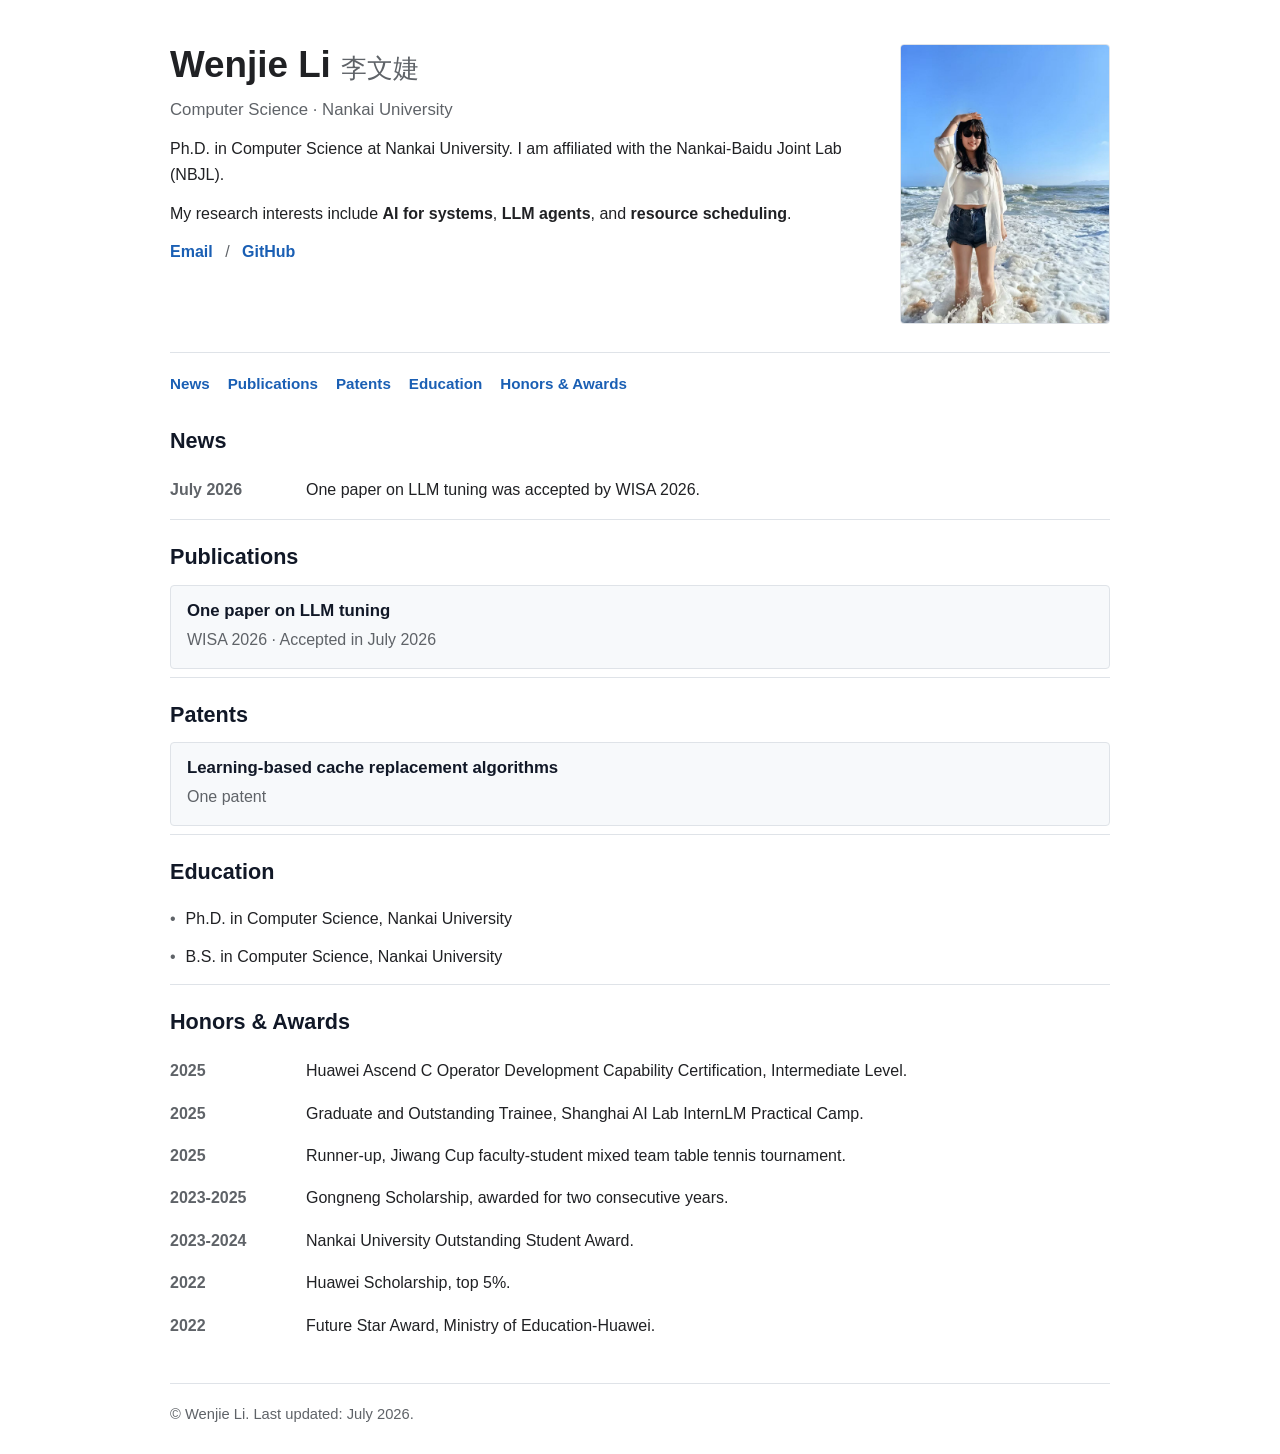
==== index.html @ 93728497 "Create personal homepage" ====
<!doctype html>
<html lang="en">
  <head>
    <meta charset="utf-8">
    <meta name="viewport" content="width=device-width, initial-scale=1">
    <meta name="description" content="Wenjie Li, Computer Science at Nankai University. Research interests include AI for systems, LLM agents, and resource scheduling.">
    <title>Wenjie Li</title>
    <link rel="stylesheet" href="styles.css">
  </head>
  <body>
    <main class="page">
      <section class="profile" aria-labelledby="name">
        <div class="profile-text">
          <h1 id="name">Wenjie Li <span>李文婕</span></h1>
          <p class="role">Computer Science · Nankai University</p>
          <p>
            Ph.D. in Computer Science at Nankai University. I am affiliated with the
            Nankai-Baidu Joint Lab (NBJL).
          </p>
          <p>
            My research interests include <strong>AI for systems</strong>,
            <strong>LLM agents</strong>, and <strong>resource scheduling</strong>.
          </p>
          <p class="links">
            <a href="mailto:liwj@nbjl.nankai.edu.cn">Email</a>
            <span>/</span>
            <a href="https://github.com/AmorFatiliwenjie" target="_blank" rel="noreferrer">GitHub</a>
          </p>
        </div>
        <img class="profile-photo" src="assets/profile.jpg" alt="Wenjie Li">
      </section>

      <nav class="section-nav" aria-label="Section navigation">
        <a href="#news">News</a>
        <a href="#publications">Publications</a>
        <a href="#patents">Patents</a>
        <a href="#education">Education</a>
        <a href="#honors">Honors & Awards</a>
      </nav>

      <section id="news" class="section">
        <h2>News</h2>
        <ul class="dated-list">
          <li>
            <time>July 2026</time>
            <span>One paper on LLM tuning was accepted by WISA 2026.</span>
          </li>
        </ul>
      </section>

      <section id="publications" class="section">
        <h2>Publications</h2>
        <article class="entry">
          <h3>One paper on LLM tuning</h3>
          <p class="meta">WISA 2026 · Accepted in July 2026</p>
        </article>
      </section>

      <section id="patents" class="section">
        <h2>Patents</h2>
        <article class="entry">
          <h3>Learning-based cache replacement algorithms</h3>
          <p class="meta">One patent</p>
        </article>
      </section>

      <section id="education" class="section">
        <h2>Education</h2>
        <ul class="plain-list">
          <li>Ph.D. in Computer Science, Nankai University</li>
          <li>B.S. in Computer Science, Nankai University</li>
        </ul>
      </section>

      <section id="honors" class="section">
        <h2>Honors & Awards</h2>
        <ul class="dated-list">
          <li>
            <time>2025</time>
            <span>Huawei Ascend C Operator Development Capability Certification, Intermediate Level.</span>
          </li>
          <li>
            <time>2025</time>
            <span>Graduate and Outstanding Trainee, Shanghai AI Lab InternLM Practical Camp.</span>
          </li>
          <li>
            <time>2025</time>
            <span>Runner-up, Jiwang Cup faculty-student mixed team table tennis tournament.</span>
          </li>
          <li>
            <time>2023-2025</time>
            <span>Gongneng Scholarship, awarded for two consecutive years.</span>
          </li>
          <li>
            <time>2023-2024</time>
            <span>Nankai University Outstanding Student Award.</span>
          </li>
          <li>
            <time>2022</time>
            <span>Huawei Scholarship, top 5%.</span>
          </li>
          <li>
            <time>2022</time>
            <span>Future Star Award, Ministry of Education-Huawei.</span>
          </li>
        </ul>
      </section>

      <footer class="footer">
        <p>© Wenjie Li. Last updated: July 2026.</p>
      </footer>
    </main>
  </body>
</html>
---- styles.css ----
:root {
  --text: #202124;
  --muted: #5f6368;
  --link: #1a5fb4;
  --rule: #dfe3e8;
  --soft: #f7f9fb;
}

* {
  box-sizing: border-box;
}

html {
  scroll-behavior: smooth;
}

body {
  margin: 0;
  color: var(--text);
  background: #ffffff;
  font-family: -apple-system, BlinkMacSystemFont, "Segoe UI", Roboto, Helvetica, Arial, sans-serif;
  font-size: 16px;
  line-height: 1.65;
  overflow-x: hidden;
}

a {
  color: var(--link);
  text-decoration: none;
}

a:hover,
a:focus-visible {
  text-decoration: underline;
}

.page {
  width: calc(100% - 36px);
  max-width: 940px;
  margin: 0 auto;
  padding: 44px 0 28px;
}

.profile {
  display: grid;
  grid-template-columns: minmax(0, 1fr) 210px;
  gap: 36px;
  align-items: start;
  padding-bottom: 28px;
  border-bottom: 1px solid var(--rule);
}

.profile-text {
  min-width: 0;
}

h1 {
  margin: 0 0 10px;
  font-size: 2.3rem;
  line-height: 1.15;
  letter-spacing: 0;
}

h1 span {
  color: var(--muted);
  font-size: 1.65rem;
  font-weight: 500;
}

.role {
  margin: 0 0 18px;
  color: var(--muted);
  font-size: 1.05rem;
}

.profile p {
  max-width: 680px;
  margin: 0 0 12px;
  overflow-wrap: break-word;
}

.links {
  margin-top: 18px;
  font-weight: 600;
}

.links span {
  margin: 0 8px;
  color: var(--muted);
  font-weight: 400;
}

.profile-photo {
  width: 210px;
  aspect-ratio: 3 / 4;
  object-fit: cover;
  object-position: 45% 42%;
  border-radius: 4px;
  border: 1px solid var(--rule);
}

.section-nav {
  display: flex;
  flex-wrap: wrap;
  gap: 8px 18px;
  padding: 18px 0 8px;
  color: var(--muted);
  font-size: 0.95rem;
  font-weight: 600;
}

.section {
  padding: 24px 0 8px;
}

.section + .section {
  border-top: 1px solid var(--rule);
}

h2 {
  margin: 0 0 14px;
  color: #111827;
  font-size: 1.35rem;
  line-height: 1.25;
  letter-spacing: 0;
}

h3 {
  margin: 0 0 4px;
  color: #111827;
  font-size: 1.05rem;
  line-height: 1.35;
}

.entry {
  padding: 14px 16px;
  background: var(--soft);
  border: 1px solid var(--rule);
  border-radius: 4px;
}

.entry + .entry {
  margin-top: 12px;
}

.meta {
  margin: 0;
  color: var(--muted);
}

.dated-list,
.plain-list {
  margin: 0;
  padding: 0;
  list-style: none;
}

.dated-list li {
  display: grid;
  grid-template-columns: 118px minmax(0, 1fr);
  gap: 18px;
  padding: 8px 0;
}

.dated-list span {
  min-width: 0;
  overflow-wrap: break-word;
}

.dated-list time {
  color: var(--muted);
  font-weight: 600;
}

.plain-list li {
  padding: 6px 0;
}

.plain-list li::before {
  content: "•";
  margin-right: 10px;
  color: var(--muted);
}

.footer {
  margin-top: 28px;
  padding-top: 18px;
  color: var(--muted);
  border-top: 1px solid var(--rule);
  font-size: 0.92rem;
}

.footer p {
  margin: 0;
}

@media (max-width: 680px) {
  .page {
    width: calc(100% - 28px);
    max-width: 940px;
    padding-top: 28px;
  }

  .profile {
    grid-template-columns: 1fr;
    gap: 20px;
  }

  .profile-photo {
    grid-row: 1;
    width: 160px;
  }

  h1 {
    font-size: 2rem;
  }

  h1 span {
    display: block;
    margin-top: 4px;
    font-size: 1.25rem;
  }

  .dated-list li {
    grid-template-columns: 1fr;
    gap: 0;
    padding: 10px 0;
  }
}

@media (max-width: 560px) {
  .page {
    width: 340px;
    max-width: 340px;
  }
}
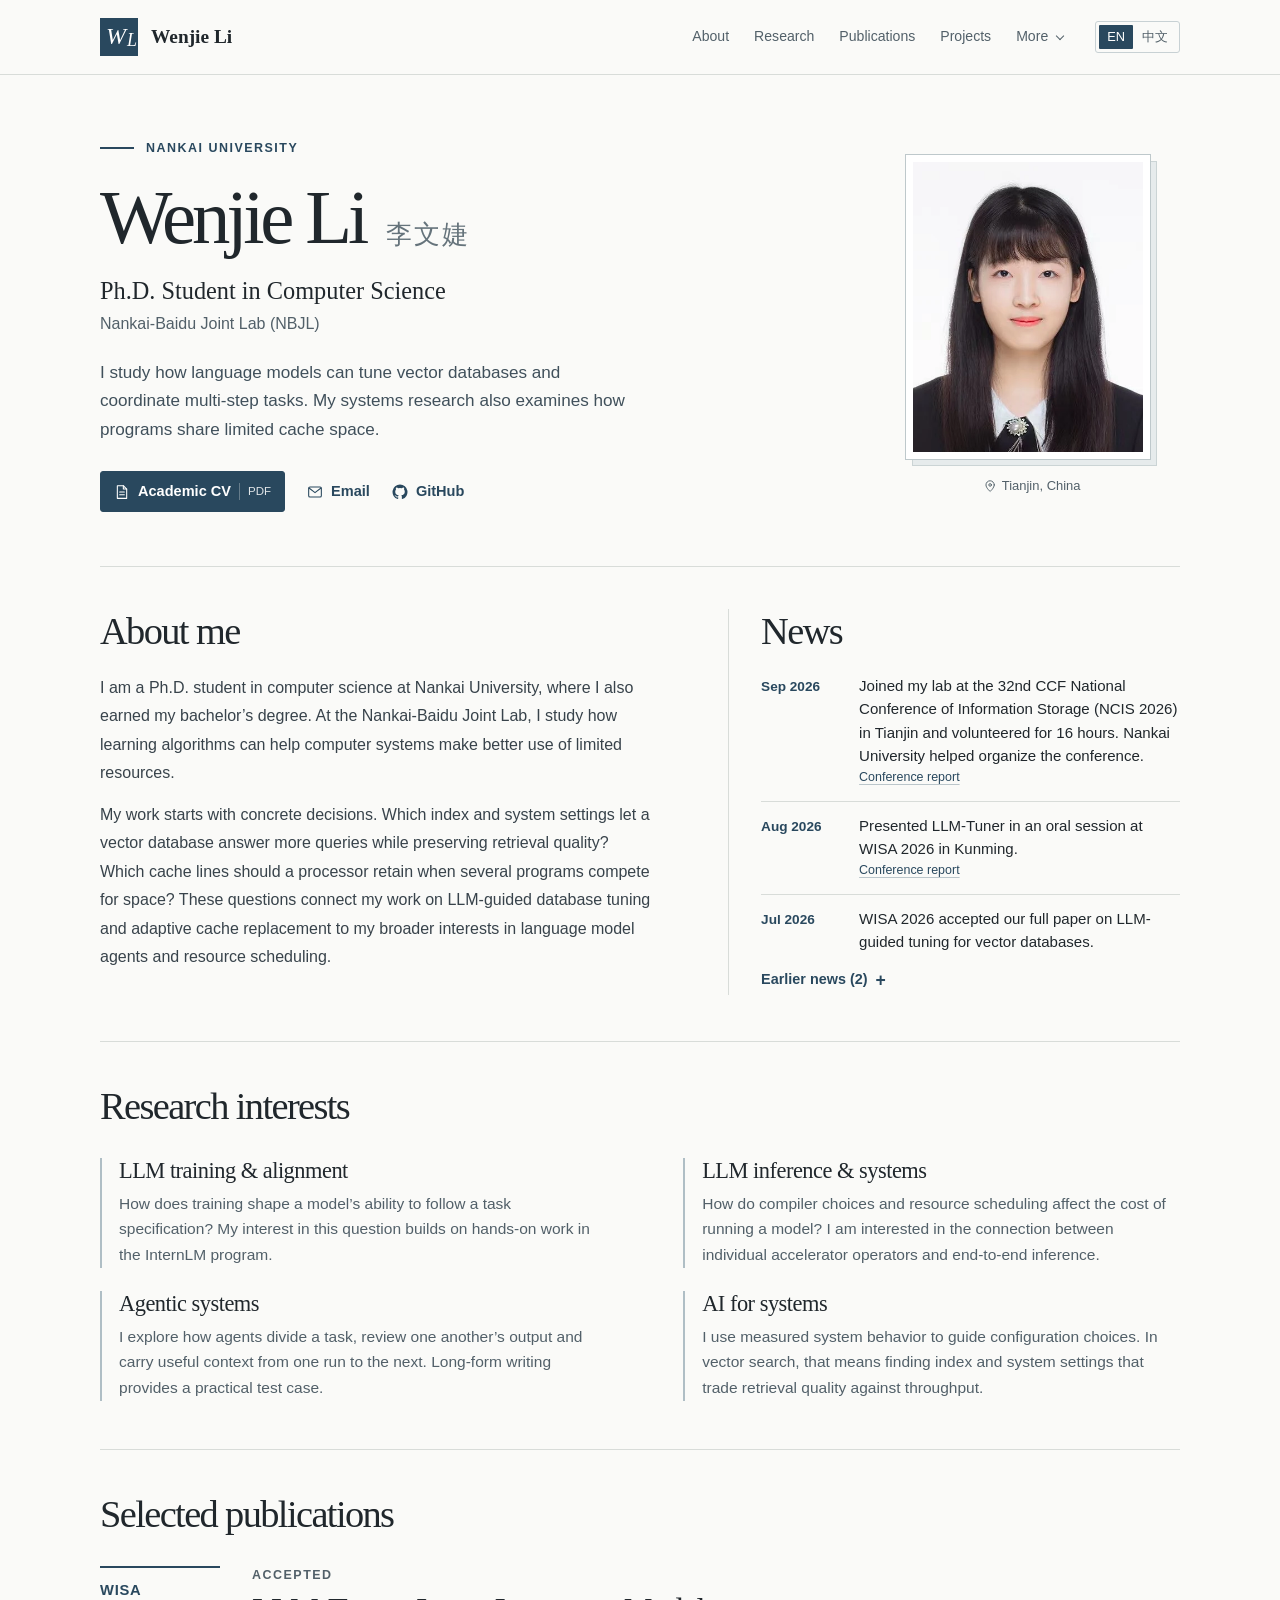
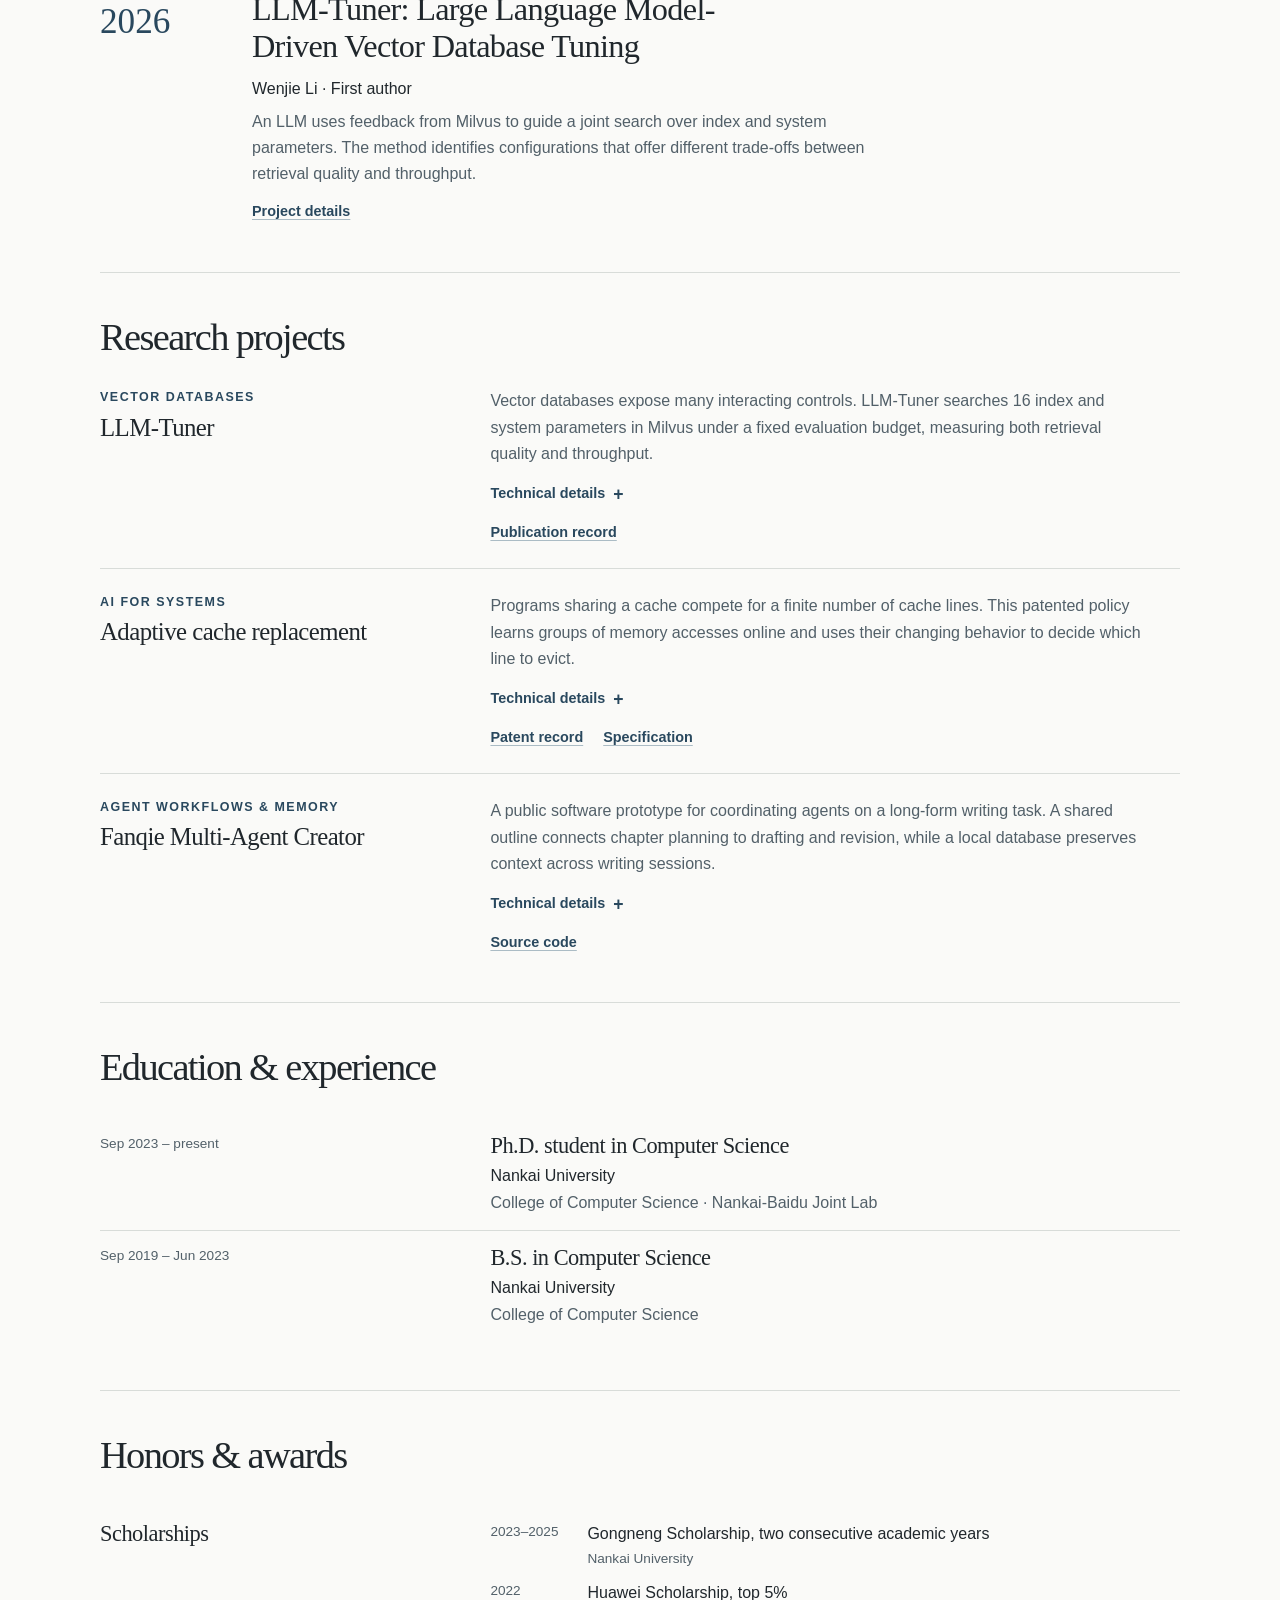
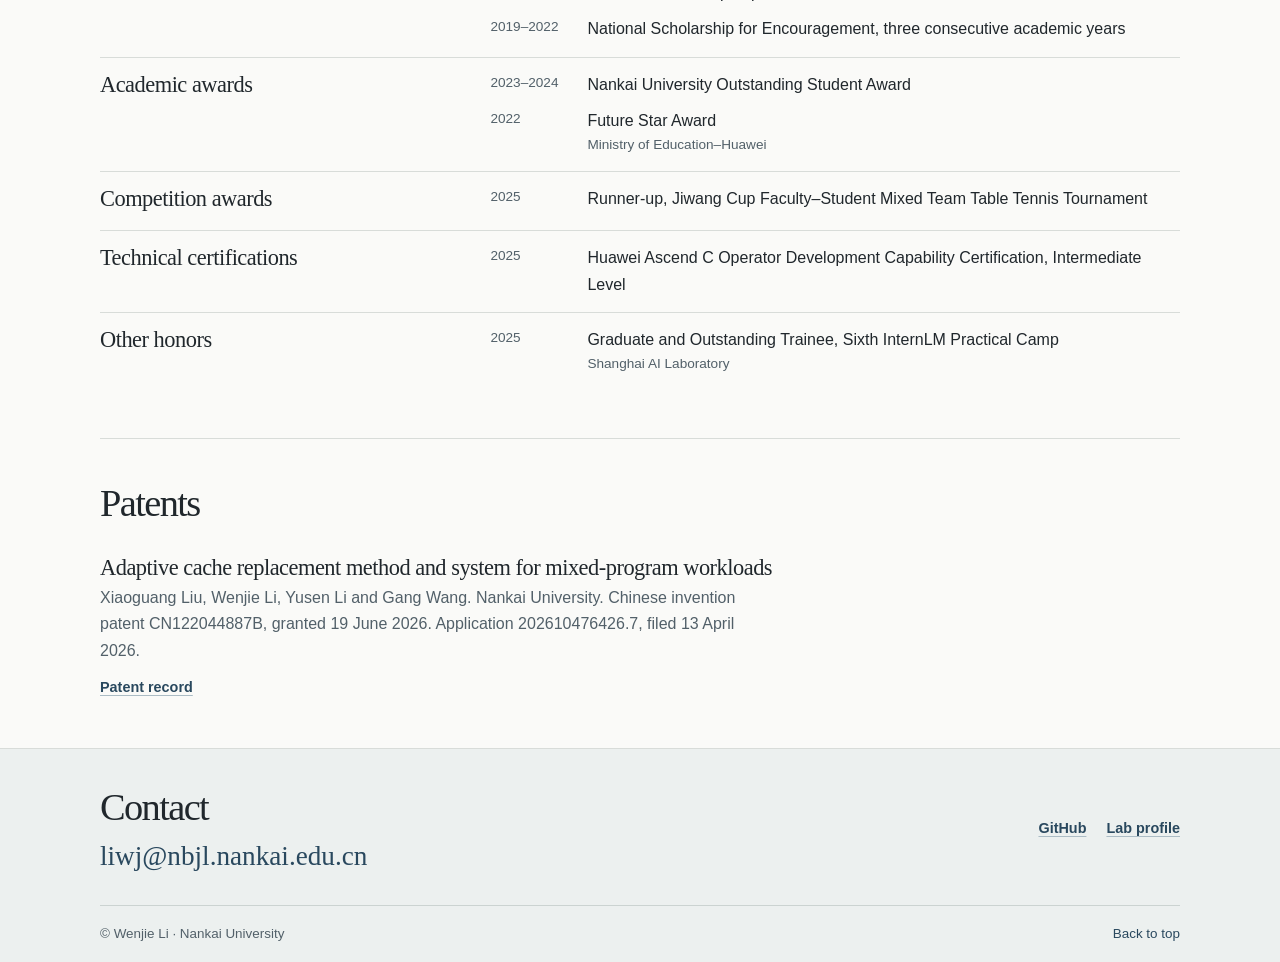
==== commit 6bef9510: "Redesign bilingual academic homepage and publish research profile" ====
--- a/index.html
+++ b/index.html
@@ -1,114 +1,41 @@
 <!doctype html>
 <html lang="en">
-  <head>
-    <meta charset="utf-8">
-    <meta name="viewport" content="width=device-width, initial-scale=1">
-    <meta name="description" content="Wenjie Li, Computer Science at Nankai University. Research interests include AI for systems, LLM agents, and resource scheduling.">
-    <title>Wenjie Li</title>
-    <link rel="stylesheet" href="styles.css">
-  </head>
-  <body>
-    <main class="page">
-      <section class="profile" aria-labelledby="name">
-        <div class="profile-text">
-          <h1 id="name">Wenjie Li <span>李文婕</span></h1>
-          <p class="role">Computer Science · Nankai University</p>
-          <p>
-            Ph.D. in Computer Science at Nankai University. I am affiliated with the
-            Nankai-Baidu Joint Lab (NBJL).
-          </p>
-          <p>
-            My research interests include <strong>AI for systems</strong>,
-            <strong>LLM agents</strong>, and <strong>resource scheduling</strong>.
-          </p>
-          <p class="links">
-            <a href="mailto:liwj@nbjl.nankai.edu.cn">Email</a>
-            <span>/</span>
-            <a href="https://github.com/AmorFatiliwenjie" target="_blank" rel="noreferrer">GitHub</a>
-          </p>
-        </div>
-        <img class="profile-photo" src="assets/profile.jpg" alt="Wenjie Li">
-      </section>
-
-      <nav class="section-nav" aria-label="Section navigation">
-        <a href="#news">News</a>
-        <a href="#publications">Publications</a>
-        <a href="#patents">Patents</a>
-        <a href="#education">Education</a>
-        <a href="#honors">Honors & Awards</a>
-      </nav>
-
-      <section id="news" class="section">
-        <h2>News</h2>
-        <ul class="dated-list">
-          <li>
-            <time>July 2026</time>
-            <span>One paper on LLM tuning was accepted by WISA 2026.</span>
-          </li>
-        </ul>
-      </section>
-
-      <section id="publications" class="section">
-        <h2>Publications</h2>
-        <article class="entry">
-          <h3>One paper on LLM tuning</h3>
-          <p class="meta">WISA 2026 · Accepted in July 2026</p>
-        </article>
-      </section>
-
-      <section id="patents" class="section">
-        <h2>Patents</h2>
-        <article class="entry">
-          <h3>Learning-based cache replacement algorithms</h3>
-          <p class="meta">One patent</p>
-        </article>
-      </section>
-
-      <section id="education" class="section">
-        <h2>Education</h2>
-        <ul class="plain-list">
-          <li>Ph.D. in Computer Science, Nankai University</li>
-          <li>B.S. in Computer Science, Nankai University</li>
-        </ul>
-      </section>
-
-      <section id="honors" class="section">
-        <h2>Honors & Awards</h2>
-        <ul class="dated-list">
-          <li>
-            <time>2025</time>
-            <span>Huawei Ascend C Operator Development Capability Certification, Intermediate Level.</span>
-          </li>
-          <li>
-            <time>2025</time>
-            <span>Graduate and Outstanding Trainee, Shanghai AI Lab InternLM Practical Camp.</span>
-          </li>
-          <li>
-            <time>2025</time>
-            <span>Runner-up, Jiwang Cup faculty-student mixed team table tennis tournament.</span>
-          </li>
-          <li>
-            <time>2023-2025</time>
-            <span>Gongneng Scholarship, awarded for two consecutive years.</span>
-          </li>
-          <li>
-            <time>2023-2024</time>
-            <span>Nankai University Outstanding Student Award.</span>
-          </li>
-          <li>
-            <time>2022</time>
-            <span>Huawei Scholarship, top 5%.</span>
-          </li>
-          <li>
-            <time>2022</time>
-            <span>Future Star Award, Ministry of Education-Huawei.</span>
-          </li>
-        </ul>
-      </section>
-
-      <footer class="footer">
-        <p>© Wenjie Li. Last updated: July 2026.</p>
-      </footer>
-    </main>
-  </body>
+<head>
+  <meta charset="utf-8">
+  <meta name="viewport" content="width=device-width,initial-scale=1">
+  <title>Wenjie Li | AI & Systems Research at Nankai University</title>
+  <meta name="description" content="Academic homepage of Wenjie Li, a Ph.D. student at Nankai University. Research on LLM-guided database tuning, agentic systems and adaptive caching.">
+  <meta name="author" content="Wenjie Li">
+  <meta name="theme-color" content="#fafaf8">
+  <meta property="og:type" content="profile">
+  <meta property="og:title" content="Wenjie Li | AI & Systems Research at Nankai University">
+  <meta property="og:description" content="Academic homepage of Wenjie Li, a Ph.D. student at Nankai University. Research on LLM-guided database tuning, agentic systems and adaptive caching.">
+  <meta property="og:locale" content="en_US">
+  <meta property="og:url" content="https://amorfatiliwenjie.github.io/">
+  <meta property="og:image" content="https://amorfatiliwenjie.github.io/assets/portrait-413.webp">
+  <meta property="og:image:alt" content="Wenjie Li">
+  <link rel="canonical" href="https://amorfatiliwenjie.github.io/">
+  <link rel="alternate" hreflang="en" href="https://amorfatiliwenjie.github.io/">
+  <link rel="alternate" hreflang="zh-CN" href="https://amorfatiliwenjie.github.io/zh.html">
+  <link rel="alternate" hreflang="x-default" href="https://amorfatiliwenjie.github.io/">
+  <link rel="icon" href="assets/favicon.svg" type="image/svg+xml">
+  <link rel="stylesheet" href="styles.css">
+  <script defer src="data/interface.js"></script>
+  <script defer src="data/research.js"></script>
+  <script defer src="data/profile.js"></script>
+  <script defer src="app.js"></script>
+</head>
+<body>
+  <div id="site-header"><a class="skip" href="#main">Skip to content</a><header class="masthead"><div class="wrap head-inner"><a class="brand" href="#profile" aria-label="Wenjie Li, homepage"><span class="monogram" aria-hidden="true">W<span>L</span></span><span>Wenjie Li</span></a><nav aria-label="Main navigation"><div class="major-links"><a href="#about">About</a><a href="#research">Research</a><a href="#publications">Publications</a><a href="#projects">Projects</a></div><details class="menu"><summary><span class="menu-desktop">More</span><span class="menu-mobile">Menu</span><i class="chevron"></i></summary><div class="menu-pop"><div class="menu-mobile-links"><a href="#about">About</a><a href="#research">Research</a><a href="#publications">Publications</a><a href="#projects">Projects</a></div><a href="#news">News</a><a href="#education">Education & experience</a><a href="#honors">Honors & awards</a><a href="#patents">Patents</a><a href="#contact">Contact</a></div></details></nav><div class="languages" role="group" aria-label="Page language"><a lang="en" hreflang="en" href="index.html?lang=en" data-lang="en" aria-current="true">EN</a><a lang="zh-CN" hreflang="zh-CN" href="zh.html?lang=zh" data-lang="zh" >中文</a></div></div></header></div>
+  <main id="main" class="wrap" tabindex="-1"><section id="profile" class="hero" aria-labelledby="name"><div class="identity"><p class="eyebrow"><span class="accent-rule"></span>Nankai University</p><h1 id="name"><span>Wenjie Li</span><span lang="zh-CN" class="other-name">李文婕</span></h1><p class="role">Ph.D. Student in Computer Science</p><p class="affiliation"><a href="https://nbjl.nankai.edu.cn/2019/0513/c13371a553060/page.htm">Nankai-Baidu Joint Lab</a> <span>(NBJL)</span></p><p class="introduction">I study how language models can tune vector databases and coordinate multi-step tasks. My systems research also examines how programs share limited cache space.</p><div class="hero-links"><a class="cv" href="assets/wenjie-li-cv.pdf" download aria-label="Download academic CV (PDF, English)"><svg class="icon" aria-hidden="true" viewBox="0 0 24 24" fill="none" stroke="currentColor" stroke-width="1.6" stroke-linecap="round" stroke-linejoin="round"><path d="M5 2.5h9l5 5v14H5z"/><path d="M14 2.5v5h5M8.5 12h7M8.5 16h7"/></svg>Academic CV<small>PDF</small></a><a href="mailto:liwj@nbjl.nankai.edu.cn"><svg class="icon" aria-hidden="true" viewBox="0 0 24 24" fill="none" stroke="currentColor" stroke-width="1.6" stroke-linecap="round" stroke-linejoin="round"><rect x="2.5" y="4.5" width="19" height="15" rx="2"/><path d="m3 6 9 7 9-7"/></svg>Email</a><a href="https://github.com/AmorFatiliwenjie"><svg class="icon" aria-hidden="true" viewBox="0 0 24 24" fill="none" stroke="currentColor" stroke-width="1.6" stroke-linecap="round" stroke-linejoin="round"><path fill="currentColor" stroke="none" d="M12 .8a11.2 11.2 0 0 0-3.54 21.83c.56.1.77-.24.77-.54v-2.1c-3.13.68-3.79-1.33-3.79-1.33-.51-1.29-1.25-1.64-1.25-1.64-1.02-.7.08-.68.08-.68 1.13.08 1.72 1.16 1.72 1.16 1 1.72 2.63 1.22 3.27.93.1-.73.4-1.22.72-1.5-2.5-.29-5.13-1.25-5.13-5.56 0-1.23.44-2.23 1.16-3.01-.12-.29-.5-1.43.11-2.98 0 0 .95-.31 3.08 1.15a10.7 10.7 0 0 1 5.6 0c2.14-1.45 3.08-1.15 3.08-1.15.62 1.54.24 2.68.12 2.98.72.78 1.15 1.78 1.15 3.01 0 4.32-2.63 5.27-5.14 5.55.41.35.77 1.03.77 2.08v3.09c0 .3.2.66.77.54A11.2 11.2 0 0 0 12 .8Z"/></svg>GitHub</a></div></div><figure class="portrait"><div class="photo-mat"><img src="assets/portrait-413.webp" srcset="assets/portrait-220.webp 220w, assets/portrait-413.webp 413w" sizes="(max-width: 620px) 118px, (max-width: 820px) 180px, 245px" alt="Portrait of Wenjie Li" width="413" height="521" fetchpriority="high"></div><figcaption><svg class="icon" aria-hidden="true" viewBox="0 0 24 24" fill="none" stroke="currentColor" stroke-width="1.6" stroke-linecap="round" stroke-linejoin="round"><path d="M19 10c0 5-7 11-7 11S5 15 5 10a7 7 0 1 1 14 0Z"/><circle cx="12" cy="10" r="2.2"/></svg>Tianjin, China</figcaption></figure></section><div class="opening">
+    <section id="about" aria-labelledby="about-heading"><h2 id="about-heading">About me</h2>
+      <p>I am a Ph.D. student in computer science at Nankai University, where I also earned my bachelor’s degree. At the Nankai-Baidu Joint Lab, I study how learning algorithms can help computer systems make better use of limited resources.</p><p>My work starts with concrete decisions. Which index and system settings let a vector database answer more queries while preserving retrieval quality? Which cache lines should a processor retain when several programs compete for space? These questions connect my work on LLM-guided database tuning and adaptive cache replacement to my broader interests in language model agents and resource scheduling.</p>
+    </section>
+    <section id="news" aria-labelledby="news-heading"><h2 id="news-heading">News</h2>
+      <ol class="news-list"><li><time datetime="2026-09">Sep 2026</time><p>Joined my lab at the 32nd CCF National Conference of Information Storage (NCIS 2026) in Tianjin and volunteered for 16 hours. Nankai University helped organize the conference.</p><a class="news-source" href="https://www.tjut.edu.cn/info/1029/12800.htm">Conference report</a></li><li><time datetime="2026-08">Aug 2026</time><p>Presented LLM-Tuner in an oral session at WISA 2026 in Kunming.</p><a class="news-source" href="https://www.kmust.edu.cn/info/1011/57379.htm">Conference report</a></li><li><time datetime="2026-07">Jul 2026</time><p>WISA 2026 accepted our full paper on LLM-guided tuning for vector databases.</p></li></ol>
+      <details id="earlier-news" class="technical news-archive"><summary>Earlier news (2)<span aria-hidden="true"></span></summary><ol class="news-list"><li><time datetime="2026-06">Jun 2026</time><p>Our Chinese invention patent on adaptive cache replacement for mixed workloads was granted.</p><a class="news-source" href="https://patents.google.com/patent/CN122044887B/zh">Patent record</a></li><li><time datetime="2025-10">Oct 2025</time><p>Completed the sixth InternLM Practical Camp and received its Outstanding Trainee distinction.</p></li></ol></details>
+    </section>
+  </div><section class="chapter" id="research" aria-labelledby="research-heading"><h2 id="research-heading">Research interests</h2><div class="interest-grid"><article><h3>LLM training &amp; alignment</h3><p>How does training shape a model’s ability to follow a task specification? My interest in this question builds on hands-on work in the InternLM program.</p></article><article><h3>LLM inference &amp; systems</h3><p>How do compiler choices and resource scheduling affect the cost of running a model? I am interested in the connection between individual accelerator operators and end-to-end inference.</p></article><article><h3>Agentic systems</h3><p>I explore how agents divide a task, review one another’s output and carry useful context from one run to the next. Long-form writing provides a practical test case.</p></article><article><h3>AI for systems</h3><p>I use measured system behavior to guide configuration choices. In vector search, that means finding index and system settings that trade retrieval quality against throughput.</p></article></div></section><section class="chapter" id="publications" aria-labelledby="publications-heading"><h2 id="publications-heading">Selected publications</h2><article id="llm-tuner" class="publication"><div class="venue"><span>WISA</span><b>2026</b></div><div><p class="metadata">Accepted</p><h3 lang="en">LLM-Tuner: Large Language Model-Driven Vector Database Tuning</h3><p class="authors">Wenjie Li · First author</p><p>An LLM uses feedback from Milvus to guide a joint search over index and system parameters. The method identifies configurations that offer different trade-offs between retrieval quality and throughput.</p><div class="resources"><a href="#llm-tuner-project">Project details</a></div></div></article></section><section class="chapter" id="projects" aria-labelledby="projects-heading"><h2 id="projects-heading">Research projects</h2><article id="llm-tuner-project" class="project"><div class="project-title"><p class="metadata">Vector databases</p><h3>LLM-Tuner</h3></div><div class="project-copy"><p>Vector databases expose many interacting controls. LLM-Tuner searches 16 index and system parameters in Milvus under a fixed evaluation budget, measuring both retrieval quality and throughput.</p><details class="technical"><summary>Technical details<span aria-hidden="true"></span></summary><div class="technical-body"><dl><dt>Search strategy</dt><dd>The search measures each index at its default settings, then uses a language model to propose configurations across index families. Later trials concentrate on indexes likely to extend the Pareto frontier, where improving one objective comes at the expense of the other.</dd><dt>Model feedback</dt><dd>The model receives the best trade-offs measured so far and a JSON Schema describing valid index parameters. Each proposal is parsed and checked against these constraints before a database run.</dd><dt>Evaluation</dt><dd>Across three approximate nearest-neighbor benchmarks with budgets of 10–100 trials, LLM-Tuner found 1.3–1.8 times as many Pareto-optimal configurations as VDTuner on average. Removing joint index and system tuning reduced final hypervolume by 25.4% in the ablation study.</dd><dt>My contribution</dt><dd>I led the project and presented the work in Kunming as first author of the full paper accepted at WISA 2026.</dd></dl></div></details><div class="resources"><a href="#llm-tuner">Publication record</a></div></div></article><article id="adaptive-cache-replacement" class="project"><div class="project-title"><p class="metadata">AI for systems</p><h3>Adaptive cache replacement</h3></div><div class="project-copy"><p>Programs sharing a cache compete for a finite number of cache lines. This patented policy learns groups of memory accesses online and uses their changing behavior to decide which line to evict.</p><details class="technical"><summary>Technical details<span aria-hidden="true"></span></summary><div class="technical-body"><dl><dt>Access patterns</dt><dd>The policy groups accesses using both the program counter and the physical memory address. It updates a cluster’s activity as new requests arrive and gradually forgets groups that stop receiving requests.</dd><dt>Eviction policy</dt><dd>The algorithm tracks hit rate and excess cache occupancy for each active group. It selects a group using these measurements and evicts the oldest line within that group.</dd><dt>Evaluation</dt><dd>For the workload mixes tested in the patent, the reported average cache hit rate was 72.24% higher than least-recently-used replacement with two programs and 88.33% higher with three programs.</dd><dt>My contribution</dt><dd>I am the second-listed inventor on Nankai University’s Chinese patent for this method, granted in June 2026.</dd></dl></div></details><div class="resources"><a href="#patents">Patent record</a><a href="https://patents.google.com/patent/CN122044887B/zh">Specification</a></div></div></article><article id="multi-agent-writing" class="project"><div class="project-title"><p class="metadata">Agent workflows &amp; memory</p><h3>Fanqie Multi-Agent Creator</h3></div><div class="project-copy"><p>A public software prototype for coordinating agents on a long-form writing task. A shared outline connects chapter planning to drafting and revision, while a local database preserves context across writing sessions.</p><details class="technical"><summary>Technical details<span aria-hidden="true"></span></summary><div class="technical-body"><dl><dt>Workflow</dt><dd>A LangGraph workflow moves each manuscript from topic selection and outlining through drafting, review and revision. The review is saved alongside the manuscript so a reader can inspect the feedback.</dd><dt>Memory &amp; output</dt><dd>SQLite stores earlier writing projects to help the planner avoid repeating titles and topics. The tool exports a structured JSON manuscript and a readable Markdown draft.</dd></dl></div></details><div class="resources"><a href="https://github.com/AmorFatiliwenjie/fanqie-multi-agent-creator">Source code</a></div></div></article></section><section class="chapter" id="education" aria-labelledby="education-heading"><h2 id="education-heading">Education & experience</h2><article class="timeline-row"><p class="period">Sep 2023 – present</p><div><h3>Ph.D. student in Computer Science</h3><p>Nankai University</p><p class="muted">College of Computer Science · Nankai-Baidu Joint Lab</p></div></article><article class="timeline-row"><p class="period">Sep 2019 – Jun 2023</p><div><h3>B.S. in Computer Science</h3><p>Nankai University</p><p class="muted">College of Computer Science</p></div></article></section><section class="chapter" id="honors" aria-labelledby="honors-heading"><h2 id="honors-heading">Honors & awards</h2><div class="honor-group"><h3>Scholarships</h3><ul><li><span class="period">2023–2025</span><div>Gongneng Scholarship, two consecutive academic years<small>Nankai University</small></div></li><li><span class="period">2022</span><div>Huawei Scholarship, top 5%</div></li><li><span class="period">2019–2022</span><div>National Scholarship for Encouragement, three consecutive academic years</div></li></ul></div><div class="honor-group"><h3>Academic awards</h3><ul><li><span class="period">2023–2024</span><div>Nankai University Outstanding Student Award</div></li><li><span class="period">2022</span><div>Future Star Award<small>Ministry of Education–Huawei</small></div></li></ul></div><div class="honor-group"><h3>Competition awards</h3><ul><li><span class="period">2025</span><div>Runner-up, Jiwang Cup Faculty–Student Mixed Team Table Tennis Tournament</div></li></ul></div><div class="honor-group"><h3>Technical certifications</h3><ul><li><span class="period">2025</span><div>Huawei Ascend C Operator Development Capability Certification, Intermediate Level</div></li></ul></div><div class="honor-group"><h3>Other honors</h3><ul><li><span class="period">2025</span><div>Graduate and Outstanding Trainee, Sixth InternLM Practical Camp<small>Shanghai AI Laboratory</small></div></li></ul></div></section><section class="chapter" id="patents" aria-labelledby="patents-heading"><h2 id="patents-heading">Patents</h2><article class="patent"><h3>Adaptive cache replacement method and system for mixed-program workloads</h3><p>Xiaoguang Liu, Wenjie Li, Yusen Li and Gang Wang. Nankai University. Chinese invention patent CN122044887B, granted 19 June 2026. Application 202610476426.7, filed 13 April 2026.</p><div class="resources"><a href="https://patents.google.com/patent/CN122044887B/zh">Patent record</a></div></article></section></main>
+  <div id="site-footer"><footer id="contact"><div class="wrap"><div class="contact-inner"><div><h2 id="contact-heading">Contact</h2><a class="email-address" href="mailto:liwj@nbjl.nankai.edu.cn">liwj@nbjl.nankai.edu.cn</a></div><div class="footer-links"><a href="https://github.com/AmorFatiliwenjie">GitHub</a><a href="https://nbjl.nankai.edu.cn/2019/0513/c13371a553060/page.htm">Lab profile</a></div></div><div class="colophon"><span>© Wenjie Li · Nankai University</span><a href="#profile">Back to top</a></div></div></footer></div>
+</body>
 </html>
--- a/styles.css
+++ b/styles.css
@@ -1,236 +1,893 @@
-:root {
-  --text: #202124;
-  --muted: #5f6368;
-  --link: #1a5fb4;
-  --rule: #dfe3e8;
-  --soft: #f7f9fb;
-}
-
+﻿:root {
+  color-scheme: light;
+  --paper: #fafaf8;
+  --ink: #20272c;
+  --navy: #29485e;
+  --soft: #eaf0f2;
+  --secondary: #526069;
+  --line: #d8dcd9;
+  --serif: Georgia, 'Times New Roman', 'Songti SC', SimSun, serif;
+  --sans: Inter, 'Segoe UI', 'PingFang SC', 'Microsoft YaHei', Arial, sans-serif;
+}
 * {
   box-sizing: border-box;
 }
-
 html {
-  scroll-behavior: smooth;
-}
-
+  scroll-padding-top: 90px;
+}
 body {
   margin: 0;
-  color: var(--text);
-  background: #ffffff;
-  font-family: -apple-system, BlinkMacSystemFont, "Segoe UI", Roboto, Helvetica, Arial, sans-serif;
-  font-size: 16px;
+  color: var(--ink);
+  background: var(--paper);
+  font: 1rem/1.65 var(--sans);
+  -webkit-font-smoothing: antialiased;
+}
+body,
+article,
+section,
+div,
+figure {
+  min-width: 0;
+}
+a {
+  color: var(--navy);
+  text-decoration: none;
+  text-underline-offset: 0.22em;
+}
+a:hover {
+  text-decoration: underline;
+}
+a:focus-visible,
+summary:focus-visible,
+main:focus-visible {
+  outline: 2px solid #376a92;
+  outline-offset: 4px;
+}
+p,
+h1,
+h2,
+h3,
+figure,
+ul,
+ol,
+dl,
+dd {
+  margin: 0;
+}
+h1,
+h2,
+h3 {
+  font: 400 2rem/1.17 var(--serif);
+  text-wrap: balance;
+}
+.wrap {
+  width: min(1080px, calc(100% - clamp(40px, 10vw, 128px)));
+  margin-inline: auto;
+}
+.icon {
+  width: 1.1em;
+  height: 1.1em;
+  flex: none;
+}
+.skip {
+  position: fixed;
+  z-index: 8;
+  top: 6px;
+  left: 12px;
+  background: white;
+  padding: 0.5rem 1rem;
+  transform: translateY(-160%);
+}
+.skip:focus {
+  transform: none;
+}
+#site-header {
+  position: sticky;
+  top: 0;
+  z-index: 5;
+}
+.masthead {
+  background: var(--paper);
+  border-bottom: 1px solid var(--line);
+}
+.head-inner,
+.brand,
+nav,
+.major-links,
+.languages,
+.menu summary {
+  display: flex;
+  align-items: center;
+}
+.head-inner {
+  min-height: 74px;
+  gap: 32px;
+}
+.brand {
+  gap: 13px;
+  margin-right: auto;
+  font: 600 1.21rem var(--serif);
+  color: var(--ink);
+  white-space: nowrap;
+}
+.brand:hover {
+  text-decoration: none;
+}
+.monogram {
+  display: grid;
+  position: relative;
+  place-content: center;
+  padding: 0 10px 2px 0;
+  width: 38px;
+  height: 38px;
+  background: var(--navy);
+  color: #fff;
+  font: italic 24px var(--serif);
+  letter-spacing: -4px;
+}
+.monogram span {
+  position: absolute;
+  font: italic 18px var(--serif);
+  right: 5px;
+  bottom: 5px;
+}
+nav {
+  gap: 25px;
+}
+.major-links {
+  gap: 25px;
+}
+nav a,
+nav summary,
+.languages a {
+  font-size: 0.88rem;
+  font-weight: 500;
+  color: var(--secondary);
+}
+.menu {
+  position: relative;
+}
+summary {
+  cursor: pointer;
+}
+summary::-webkit-details-marker {
+  display: none;
+}
+.menu summary {
+  gap: 7px;
+  list-style: none;
+  padding: 9px 0;
+}
+.chevron {
+  width: 6px;
+  height: 6px;
+  border: solid currentColor;
+  border-width: 0 1px 1px 0;
+  transform: rotate(45deg);
+  margin: -3px 0 0 2px;
+}
+.menu[open] .chevron {
+  transform: rotate(225deg);
+  margin-top: 4px;
+}
+.menu-pop {
+  position: absolute;
+  z-index: 2;
+  right: -13px;
+  top: 100%;
+  padding: 6px;
+  background: var(--paper);
+  border: 1px solid var(--line);
+  box-shadow: 0 6px 18px #112b3a0d;
+  min-width: 200px;
+}
+.menu-pop a {
+  display: block;
+  padding: 7px 12px;
+}
+.menu-pop a:hover {
+  background: var(--soft);
+}
+.menu-mobile,
+.menu-mobile-links {
+  display: none;
+}
+.languages {
+  padding: 3px;
+  border: 1px solid #c8d1d4;
+  border-radius: 3px;
+  gap: 1px;
+  white-space: nowrap;
+}
+.languages a {
+  padding: 4px 8px;
+  line-height: 1.3;
+  font-size: 0.8rem;
+}
+.languages [aria-current] {
+  background: var(--navy);
+  color: white;
+  border-radius: 1px;
+}
+.hero {
+  display: grid;
+  grid-template-columns: minmax(0, 1fr) 253px;
+  align-items: center;
+  gap: 80px;
+  padding: 64px 22px 54px 0;
+  border-bottom: 1px solid var(--line);
+}
+.eyebrow,
+.metadata {
+  font: 650 0.78rem/1.45 var(--sans);
+  letter-spacing: 0.12em;
+  text-transform: uppercase;
+  color: var(--navy);
+}
+.eyebrow {
+  display: flex;
+  align-items: center;
+  gap: 12px;
+  margin-bottom: 20px;
+}
+.accent-rule {
+  width: 34px;
+  height: 2px;
+  background: var(--navy);
+}
+h1 {
+  display: flex;
+  align-items: baseline;
+  flex-wrap: wrap;
+  gap: 12px 21px;
+  font-size: clamp(3.6rem, 6vw, 5.25rem);
+  line-height: 1.07;
+  letter-spacing: -0.055em;
+}
+.other-name {
+  font: 400 1.6rem/1.25 var(--serif);
+  color: #65737b;
+  letter-spacing: 0.075em;
+}
+.role {
+  font: 400 clamp(1.2rem, 2vw, 1.52rem) / 1.38 var(--serif);
+  margin-top: 15px;
+}
+.affiliation {
+  font-size: 1rem;
+  color: var(--secondary);
+  margin-top: 3px;
+}
+.affiliation a {
+  color: inherit;
+}
+.introduction {
+  max-width: 57ch;
+  font-size: 1.07rem;
   line-height: 1.65;
-  overflow-x: hidden;
-}
-
-a {
-  color: var(--link);
+  color: #40505b;
+  margin-top: 22px;
+  text-wrap: pretty;
+}
+.hero-links,
+.hero-links a,
+.resources,
+.footer-links {
+  display: flex;
+  align-items: center;
+}
+.hero-links {
+  flex-wrap: wrap;
+  gap: 12px 22px;
+  margin-top: 27px;
+}
+.hero-links a {
+  gap: 8px;
+  font-size: 0.91rem;
+  font-weight: 600;
+  line-height: 1.45;
+}
+.hero-links .cv {
+  padding: 9px 13px;
+  background: var(--navy);
+  border: 1px solid var(--navy);
+  color: white;
+  border-radius: 3px;
+}
+.cv:hover {
+  background: #19364b;
   text-decoration: none;
 }
-
-a:hover,
-a:focus-visible {
-  text-decoration: underline;
-}
-
-.page {
-  width: calc(100% - 36px);
-  max-width: 940px;
-  margin: 0 auto;
-  padding: 44px 0 28px;
-}
-
-.profile {
+.cv small {
+  font-size: 0.72rem;
+  font-weight: 500;
+  opacity: 0.86;
+  border-left: 1px solid #ffffff55;
+  padding-left: 8px;
+}
+.portrait {
+  justify-self: end;
+  width: 100%;
+  max-width: 253px;
+}
+.photo-mat {
+  position: relative;
+  margin: 0 7px 0 0;
+  padding: 7px;
+  background: #fff;
+  border: 1px solid #bec8cb;
+}
+.photo-mat::after {
+  content: '';
+  position: absolute;
+  z-index: -1;
+  inset: 6px -7px -7px 6px;
+  background: #e6ebec;
+  border: 1px solid #cbd4d5;
+}
+.photo-mat img {
+  display: block;
+  width: 100%;
+  height: auto;
+  aspect-ratio: 413/521;
+  object-fit: cover;
+}
+.portrait figcaption {
+  display: flex;
+  justify-content: center;
+  align-items: center;
+  gap: 5px;
+  margin-top: 15px;
+  color: var(--secondary);
+  font-size: 0.81rem;
+}
+.opening {
   display: grid;
-  grid-template-columns: minmax(0, 1fr) 210px;
-  gap: 36px;
-  align-items: start;
-  padding-bottom: 28px;
-  border-bottom: 1px solid var(--rule);
-}
-
-.profile-text {
-  min-width: 0;
-}
-
-h1 {
-  margin: 0 0 10px;
-  font-size: 2.3rem;
-  line-height: 1.15;
-  letter-spacing: 0;
-}
-
-h1 span {
-  color: var(--muted);
-  font-size: 1.65rem;
-  font-weight: 500;
-}
-
-.role {
-  margin: 0 0 18px;
-  color: var(--muted);
-  font-size: 1.05rem;
-}
-
-.profile p {
-  max-width: 680px;
-  margin: 0 0 12px;
-  overflow-wrap: break-word;
-}
-
-.links {
-  margin-top: 18px;
-  font-weight: 600;
-}
-
-.links span {
-  margin: 0 8px;
-  color: var(--muted);
-  font-weight: 400;
-}
-
-.profile-photo {
-  width: 210px;
-  aspect-ratio: 3 / 4;
-  object-fit: cover;
-  object-position: 45% 42%;
-  border-radius: 4px;
-  border: 1px solid var(--rule);
-}
-
-.section-nav {
-  display: flex;
-  flex-wrap: wrap;
-  gap: 8px 18px;
-  padding: 18px 0 8px;
-  color: var(--muted);
-  font-size: 0.95rem;
-  font-weight: 600;
-}
-
-.section {
-  padding: 24px 0 8px;
-}
-
-.section + .section {
-  border-top: 1px solid var(--rule);
-}
-
+  grid-template-columns: minmax(0, 1.22fr) minmax(0, 1fr);
+  gap: clamp(40px, 6vw, 90px);
+  padding: 42px 0 46px;
+}
 h2 {
-  margin: 0 0 14px;
-  color: #111827;
-  font-size: 1.35rem;
-  line-height: 1.25;
-  letter-spacing: 0;
-}
-
-h3 {
-  margin: 0 0 4px;
-  color: #111827;
-  font-size: 1.05rem;
-  line-height: 1.35;
-}
-
-.entry {
-  padding: 14px 16px;
-  background: var(--soft);
-  border: 1px solid var(--rule);
-  border-radius: 4px;
-}
-
-.entry + .entry {
-  margin-top: 12px;
-}
-
-.meta {
-  margin: 0;
-  color: var(--muted);
-}
-
-.dated-list,
-.plain-list {
-  margin: 0;
+  font-size: clamp(1.9rem, 3vw, 2.45rem);
+  letter-spacing: -0.042em;
+}
+.opening h2 {
+  margin-bottom: 20px;
+}
+.opening #about p {
+  margin-top: 13px;
+  line-height: 1.78;
+  color: #38434b;
+}
+#news {
+  padding-left: 32px;
+  border-left: 1px solid var(--line);
+}
+.news-list {
   padding: 0;
   list-style: none;
 }
-
-.dated-list li {
+.news-list li {
+  position: relative;
   display: grid;
-  grid-template-columns: 118px minmax(0, 1fr);
+  grid-template-columns: 5.25rem minmax(0, 1fr);
+  align-items: baseline;
+  gap: 0 14px;
+  padding: 0 0 13px;
+}
+.news-list li + li {
+  border-top: 1px solid var(--line);
+  padding-top: 12px;
+}
+.news-list li:last-child {
+  padding-bottom: 0;
+}
+.news-list time,
+.period {
+  font-size: 0.85rem;
+  color: var(--secondary);
+  font-variant-numeric: tabular-nums;
+}
+.news-list time {
+  font-weight: 600;
+  color: var(--navy);
+}
+.news-list p {
+  font-size: 0.94rem;
+  line-height: 1.55;
+}
+.news-source {
+  grid-column: 2;
+  justify-self: start;
+  font-size: 0.78rem;
+  text-decoration: underline;
+  text-decoration-color: #bbc6cb;
+}
+.chapter {
+  border-top: 1px solid var(--line);
+  padding: 42px 0 48px;
+}
+.chapter > h2 {
+  margin-bottom: 29px;
+}
+.interest-grid {
+  display: grid;
+  grid-template-columns: 1fr 1fr;
+  gap: 23px 8%;
+}
+.interest-grid article {
+  border-left: 2px solid #afbec5;
+  padding-left: 17px;
+}
+h3 {
+  font-size: 1.4rem;
+  letter-spacing: -0.022em;
+}
+.interest-grid p {
+  font-size: 0.97rem;
+  color: var(--secondary);
+  margin-top: 7px;
+}
+.publication {
+  display: grid;
+  grid-template-columns: 120px minmax(0, 1fr);
+  gap: 32px;
+}
+.venue {
+  border-top: 2px solid var(--navy);
+  align-self: start;
+  padding-top: 10px;
+  color: var(--navy);
+}
+.venue span,
+.venue b {
+  display: block;
+}
+.venue span {
+  font-size: 0.92rem;
+  font-weight: 650;
+  letter-spacing: 0.05em;
+}
+.venue b {
+  font: 400 2.2rem/1.15 var(--serif);
+}
+.publication .metadata {
+  margin-bottom: 7px;
+}
+.publication h3 {
+  font-size: clamp(1.48rem, 2.6vw, 2.02rem);
+  max-width: 38ch;
+}
+.publication .authors {
+  margin: 10px 0 6px;
+  color: var(--ink);
+  font-weight: 500;
+}
+.publication p,
+.project-copy p,
+.patent p {
+  color: var(--secondary);
+  max-width: 74ch;
+}
+.resources {
+  gap: 20px;
+  flex-wrap: wrap;
+  margin-top: 12px;
+}
+.resources a,
+.footer-links a {
+  font-size: 0.9rem;
+  font-weight: 600;
+  text-decoration: underline;
+  text-decoration-color: #abbcc5;
+}
+.resources a:hover,
+.footer-links a:hover {
+  text-decoration-color: var(--navy);
+}
+.project {
+  display: grid;
+  grid-template-columns: minmax(0, 0.85fr) minmax(0, 1.8fr);
+  gap: 6%;
+}
+.project + .project {
+  border-top: 1px solid var(--line);
+  margin-top: 24px;
+  padding-top: 24px;
+}
+.project-title h3 {
+  margin-top: 6px;
+  font-size: 1.55rem;
+}
+.technical {
+  margin-top: 12px;
+}
+.technical summary {
+  display: inline-flex;
+  align-items: center;
+  gap: 8px;
+  color: var(--navy);
+  font-size: 0.9rem;
+  font-weight: 600;
+}
+.technical summary:hover {
+  text-decoration: underline;
+}
+.technical summary span::after {
+  content: '+';
+  font-size: 1.1rem;
+}
+.technical[open] summary span::after {
+  content: '−';
+}
+.technical-body {
+  margin: 12px 0 16px;
+  padding-left: 16px;
+  border-left: 2px solid var(--line);
+}
+.technical dt {
+  font-weight: 650;
+  font-size: 0.94rem;
+}
+.technical dd {
+  color: var(--secondary);
+  margin: 3px 0 12px;
+  font-size: 0.96rem;
+}
+.research-figure {
+  margin: 12px 0;
+}
+.research-figure img {
+  max-width: 100%;
+  height: auto;
+  max-height: 34rem;
+}
+.research-figure figcaption {
+  font-size: 0.85rem;
+  color: var(--secondary);
+}
+.timeline-row,
+.honor-group {
+  display: grid;
+  grid-template-columns: minmax(145px, 0.85fr) minmax(0, 1.8fr);
+  gap: 6%;
+  padding: 14px 0;
+}
+.timeline-row + .timeline-row,
+.honor-group + .honor-group {
+  border-top: 1px solid var(--line);
+}
+.timeline-row h3,
+.honor-group h3,
+.patent h3 {
+  margin-bottom: 4px;
+}
+.muted,
+.honor-group small {
+  color: var(--secondary);
+}
+.honor-group ul {
+  list-style: none;
+  padding: 0;
+}
+.honor-group li {
+  display: grid;
+  grid-template-columns: 83px minmax(0, 1fr);
+  gap: 14px;
+}
+.honor-group li + li {
+  margin-top: 10px;
+}
+.honor-group small {
+  display: block;
+  font-size: 0.85rem;
+}
+.patent {
+  max-width: 80ch;
+}
+footer {
+  background: #ecf0ef;
+  border-top: 1px solid var(--line);
+}
+.contact-inner,
+.colophon {
+  display: flex;
+  align-items: center;
+  justify-content: space-between;
   gap: 18px;
-  padding: 8px 0;
-}
-
-.dated-list span {
-  min-width: 0;
-  overflow-wrap: break-word;
-}
-
-.dated-list time {
-  color: var(--muted);
-  font-weight: 600;
-}
-
-.plain-list li {
-  padding: 6px 0;
-}
-
-.plain-list li::before {
-  content: "•";
-  margin-right: 10px;
-  color: var(--muted);
-}
-
-.footer {
-  margin-top: 28px;
-  padding-top: 18px;
-  color: var(--muted);
-  border-top: 1px solid var(--rule);
-  font-size: 0.92rem;
-}
-
-.footer p {
-  margin: 0;
-}
-
-@media (max-width: 680px) {
-  .page {
-    width: calc(100% - 28px);
-    max-width: 940px;
-    padding-top: 28px;
-  }
-
-  .profile {
+}
+.contact-inner {
+  padding: 36px 0 32px;
+}
+.email-address {
+  font: 400 clamp(1.2rem, 2.4vw, 1.7rem) var(--serif);
+  display: inline-block;
+  margin-top: 11px;
+  overflow-wrap: anywhere;
+}
+.footer-links {
+  flex-wrap: wrap;
+  gap: 20px;
+}
+.colophon {
+  border-top: 1px solid #cbd3d1;
+  padding: 17px 0;
+  color: var(--secondary);
+  font-size: 0.84rem;
+}
+:lang(zh-CN) h1 {
+  font-size: clamp(3.3rem, 5.5vw, 4.6rem);
+  letter-spacing: 0.015em;
+}
+:lang(zh-CN) .other-name {
+  letter-spacing: -0.03em;
+  font-size: 1.8rem;
+}
+:lang(zh-CN) .eyebrow,
+:lang(zh-CN) .metadata {
+  letter-spacing: 0.07em;
+}
+:lang(zh-CN) h2,
+:lang(zh-CN) h3 {
+  letter-spacing: 0;
+}
+:lang(zh-CN) .introduction {
+  max-width: 33em;
+}
+@media (max-width: 850px) {
+  .hero {
+    grid-template-columns: minmax(0, 1fr) 185px;
+    gap: 34px;
+    padding: 47px 0 40px;
+  }
+  .head-inner {
+    gap: 19px;
+  }
+  nav,
+  .major-links {
+    gap: 16px;
+  }
+  .opening {
+    gap: 30px;
+  }
+  #news {
+    padding-left: 22px;
+  }
+  .news-list li {
+    display: block;
+  }
+  .news-list time {
+    display: block;
+    margin-bottom: 3px;
+  }
+}
+@media (max-width: 720px) {
+  .major-links,
+  .menu-desktop {
+    display: none;
+  }
+  .menu-mobile,
+  .menu-mobile-links {
+    display: block;
+  }
+  .menu-mobile-links {
+    border-bottom: 1px solid var(--line);
+  }
+  .head-inner {
+    min-height: 60px;
+    gap: 20px;
+  }
+  .opening {
     grid-template-columns: 1fr;
-    gap: 20px;
-  }
-
-  .profile-photo {
-    grid-row: 1;
-    width: 160px;
-  }
-
+  }
+  #news {
+    border-left: 0;
+    padding-left: 0;
+    border-top: 1px solid var(--line);
+    padding-top: 26px;
+  }
+  .news-list li {
+    display: grid;
+    grid-template-columns: 5.2rem 1fr;
+  }
+  .interest-grid {
+    gap: 22px;
+  }
+}
+@media (max-width: 620px) {
+  html {
+    scroll-padding-top: 70px;
+  }
+  .wrap {
+    width: calc(100% - 38px);
+  }
+  .hero {
+    grid-template-columns: minmax(0, 1fr) 112px;
+    gap: 0 15px;
+    align-items: start;
+    padding: 36px 0 30px;
+  }
+  .identity {
+    display: contents;
+  }
+  .eyebrow,
+  h1,
+  .role,
+  .affiliation {
+    grid-column: 1;
+  }
+  .eyebrow {
+    font-size: 0.7rem;
+    letter-spacing: 0.075em;
+    gap: 7px;
+    margin: 0 0 12px;
+  }
+  .accent-rule {
+    width: 17px;
+  }
   h1 {
-    font-size: 2rem;
-  }
-
-  h1 span {
+    font-size: clamp(2.65rem, 8.8vw, 3.55rem);
+    gap: 4px 14px;
+  }
+  .other-name {
+    font-size: 1.13rem;
+  }
+  .role {
+    font-size: 1.09rem;
+    margin-top: 12px;
+  }
+  .affiliation {
+    font-size: 0.84rem;
+    line-height: 1.5;
+    margin-top: 3px;
+  }
+  .portrait {
+    grid-column: 2;
+    grid-row: 1/5;
+    width: 100%;
+    align-self: center;
+  }
+  .photo-mat {
+    padding: 3px;
+    margin-right: 4px;
+  }
+  .photo-mat::after {
+    inset: 3px -4px -4px 3px;
+  }
+  .portrait figcaption {
+    font-size: 0.72rem;
+    gap: 3px;
+    margin-top: 9px;
+  }
+  .introduction,
+  .hero-links {
+    grid-column: 1/-1;
+  }
+  .introduction {
+    font-size: 1rem;
+    margin-top: 20px;
+  }
+  .hero-links {
+    margin-top: 20px;
+    gap: 12px 16px;
+  }
+  .hero-links a {
+    font-size: 0.85rem;
+  }
+  .opening,
+  .chapter {
+    padding: 28px 0 32px;
+  }
+  .opening h2,
+  .chapter > h2 {
+    margin-bottom: 16px;
+  }
+  h2 {
+    font-size: 1.85rem;
+  }
+  .interest-grid,
+  .project,
+  .timeline-row,
+  .honor-group {
+    grid-template-columns: 1fr;
+  }
+  .project,
+  .honor-group,
+  .timeline-row {
+    gap: 8px;
+  }
+  .publication {
+    grid-template-columns: 1fr;
+    gap: 8px;
+  }
+  .venue {
+    border: 0;
+    padding: 0;
+    display: flex;
+    align-items: baseline;
+    gap: 7px;
+  }
+  .venue b {
+    font: 600 0.92rem var(--sans);
+  }
+  .project-title h3 {
+    margin-top: 3px;
+  }
+  .honor-group li {
+    grid-template-columns: 75px 1fr;
+    gap: 8px;
+  }
+  .footer-links {
+    gap: 14px;
+  }
+  .contact-inner {
     display: block;
-    margin-top: 4px;
+  }
+  .footer-links {
+    margin-top: 14px;
+  }
+  :lang(zh-CN) h1 {
+    font-size: 2.6rem;
+  }
+  :lang(zh-CN) .other-name {
     font-size: 1.25rem;
   }
-
-  .dated-list li {
-    grid-template-columns: 1fr;
-    gap: 0;
-    padding: 10px 0;
-  }
-}
-
-@media (max-width: 560px) {
-  .page {
-    width: 340px;
-    max-width: 340px;
-  }
-}
+}
+@media (max-width: 370px) {
+  .wrap {
+    width: calc(100% - 30px);
+  }
+  .hero {
+    grid-template-columns: minmax(0, 1fr) 85px;
+    gap: 0 12px;
+  }
+  .head-inner {
+    gap: 12px;
+  }
+  .brand {
+    gap: 8px;
+    font-size: 1rem;
+  }
+  .monogram {
+    width: 32px;
+    height: 32px;
+    font-size: 21px;
+  }
+  .languages a {
+    padding: 4px 6px;
+  }
+  .hero-links {
+    gap: 10px;
+  }
+  h1 {
+    font-size: 2.45rem;
+  }
+}
+@media print {
+  #site-header,
+  .hero-links,
+  .menu,
+  .colophon a,
+  .languages {
+    display: none;
+  }
+  .wrap {
+    width: 100%;
+  }
+  .hero,
+  .opening,
+  .chapter {
+    padding: 20px 0;
+  }
+  .hero {
+    grid-template-columns: 1fr 130px;
+  }
+  .project,
+  .publication,
+  .timeline-row,
+  .honor-group,
+  .interest-grid article {
+    break-inside: avoid;
+  }
+}
+.news-archive .news-list { margin-top: 12px; }
